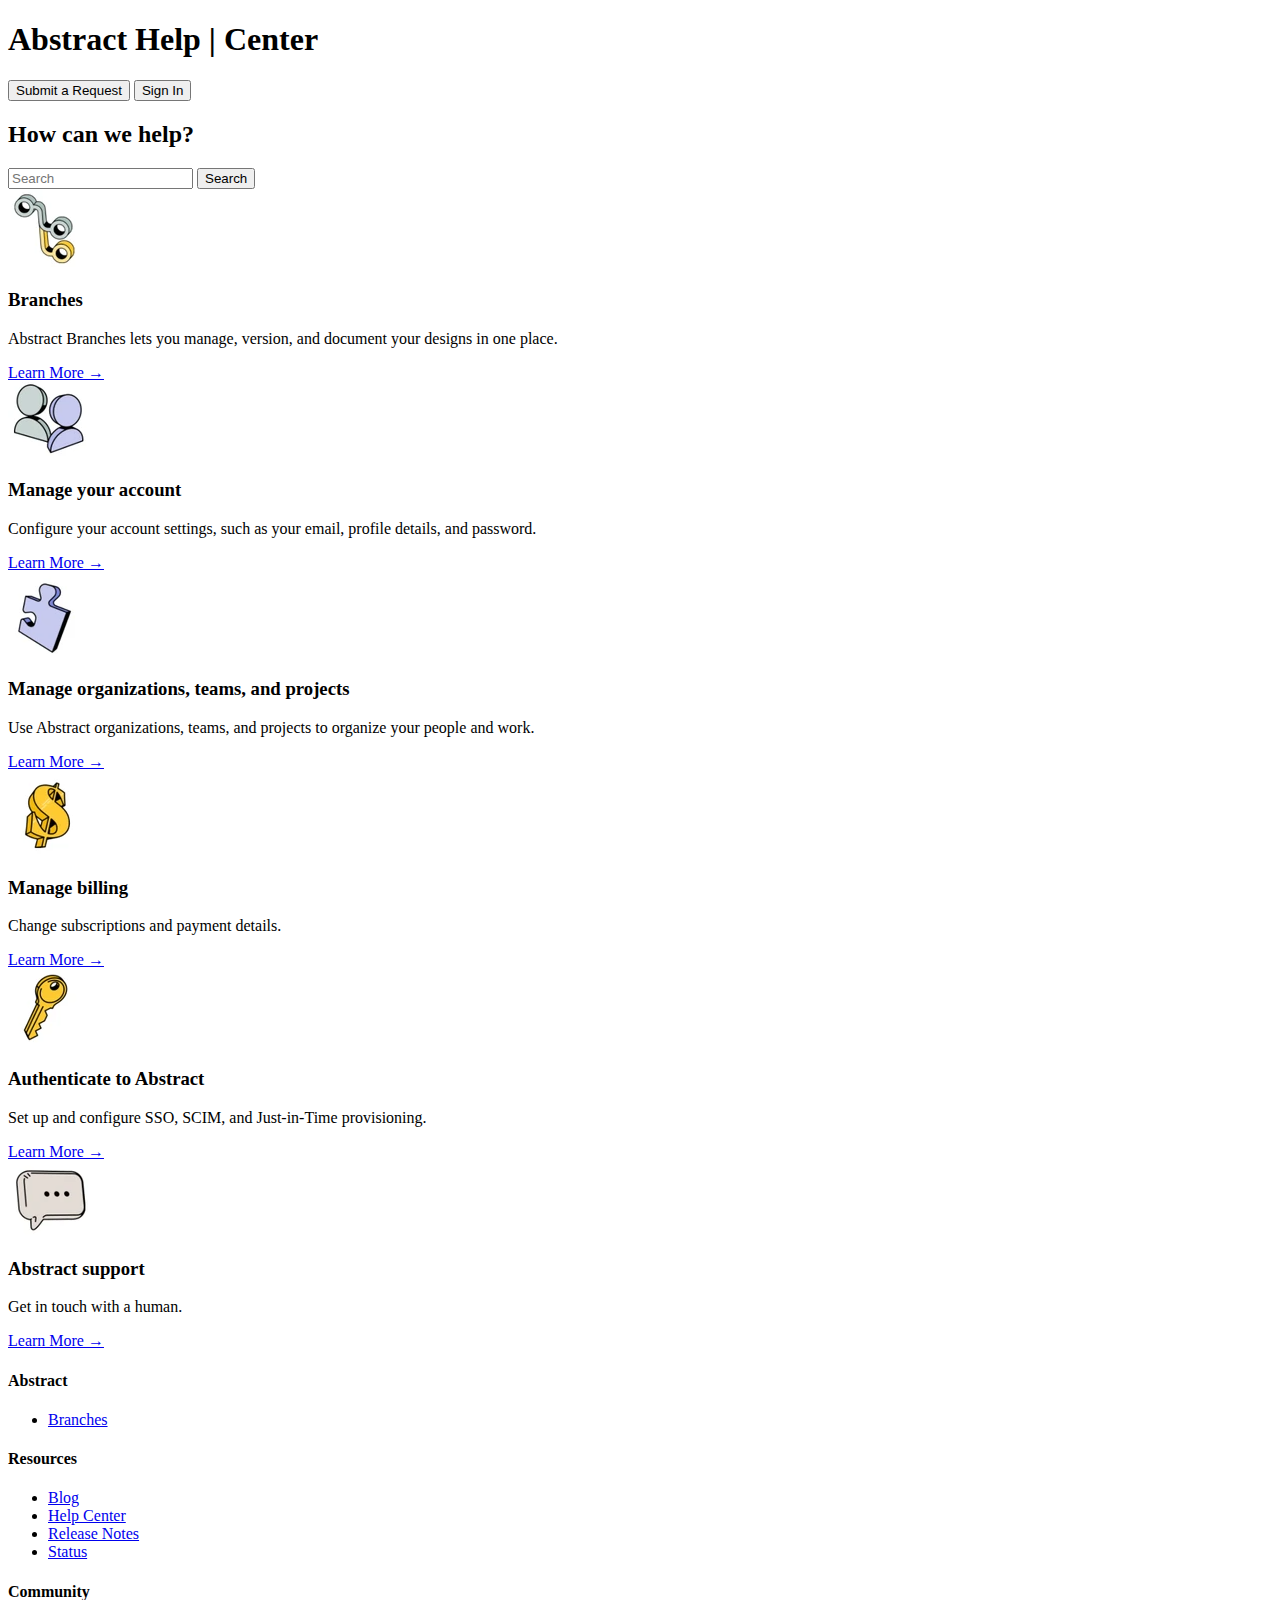
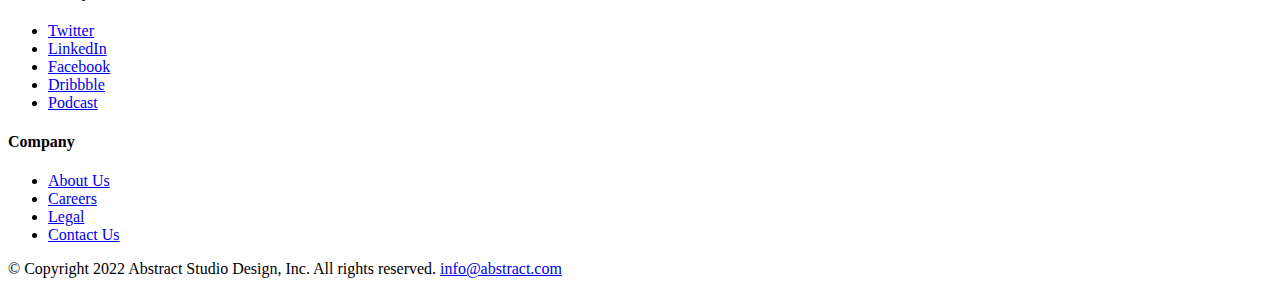
==== abstract/index.html @ 19f458e3 "improve file structure" ====
<!DOCTYPE html>
<html lang="en">
<head>
    <meta charset="UTF-8">
    <meta name="viewport" content="width=device-width, initial-scale=1.0">
    <title>Abstract Help Center</title>
    <link rel="stylesheet" href="style.css">
    <link rel="icon" href="assets/logo.png">
</head>
<body>
    <header>
        <h1>Abstract Help | Center</h1>
        <div>
            <button>Submit a Request</button>
            <button>Sign In</button>
        </div>
    </header>

    <main>
        <h2>How can we help?</h2>
        <div class="search-bar">
            <input type="text" placeholder="Search">
            <button>Search</button>
        </div>

        <div class="grid">
            <div class="grid-item">
                <img src="assets/branch.png" alt="Branches Icon">
                <h3>Branches</h3>
                <p>Abstract Branches lets you manage, version, and document your designs in one place.</p>
                <a href="#">Learn More →</a>
            </div>
            <div class="grid-item">
                <img src="assets/account.png" alt="Account Icon">
                <h3>Manage your account</h3>
                <p>Configure your account settings, such as your email, profile details, and password.</p>
                <a href="#">Learn More →</a>
            </div>
            <div class="grid-item">
                <img src="assets/team.png" alt="Teams Icon">
                <h3>Manage organizations, teams, and projects</h3>
                <p>Use Abstract organizations, teams, and projects to organize your people and work.</p>
                <a href="#">Learn More →</a>
            </div>
            <div class="grid-item">
                <img src="assets/bill.png" alt="Billing Icon">
                <h3>Manage billing</h3>
                <p>Change subscriptions and payment details.</p>
                <a href="#">Learn More →</a>
            </div>
            <div class="grid-item">
                <img src="assets/auth.png" alt="Authentication Icon">
                <h3>Authenticate to Abstract</h3>
                <p>Set up and configure SSO, SCIM, and Just-in-Time provisioning.</p>
                <a href="#">Learn More →</a>
            </div>
            <div class="grid-item">
                <img src="assets/support.png" alt="Support Icon">
                <h3>Abstract support</h3>
                <p>Get in touch with a human.</p>
                <a href="#">Learn More →</a>
            </div>
        </div>
    </main>

    <footer>
        <div class="columns">
            <div class="column">
                <h4>Abstract</h4>
                <ul>
                    <li><a href="#">Branches</a></li>
                </ul>
            </div>
            <div class="column">
                <h4>Resources</h4>
                <ul>
                    <li><a href="#">Blog</a></li>
                    <li><a href="#">Help Center</a></li>
                    <li><a href="#">Release Notes</a></li>
                    <li><a href="#">Status</a></li>
                </ul>
            </div>
            <div class="column">
                <h4>Community</h4>
                <ul>
                    <li><a href="#">Twitter</a></li>
                    <li><a href="#">LinkedIn</a></li>
                    <li><a href="#">Facebook</a></li>
                    <li><a href="#">Dribbble</a></li>
                    <li><a href="#">Podcast</a></li>
                </ul>
            </div>
            <div class="column">
                <h4>Company</h4>
                <ul>
                    <li><a href="#">About Us</a></li>
                    <li><a href="#">Careers</a></li>
                    <li><a href="#">Legal</a></li>
                    <li><a href="#">Contact Us</a></li>
                </ul>
            </div>
        </div>
        <p>&copy; Copyright 2022 Abstract Studio Design, Inc. All rights reserved. <a href="mailto:info@abstract.com">info@abstract.com</a></p>
    </footer>

    <script>
        document.querySelector('.search-bar button').addEventListener('click', () => {
            alert('Search functionality is under development!');
        });
    </script>
</body>
</html>
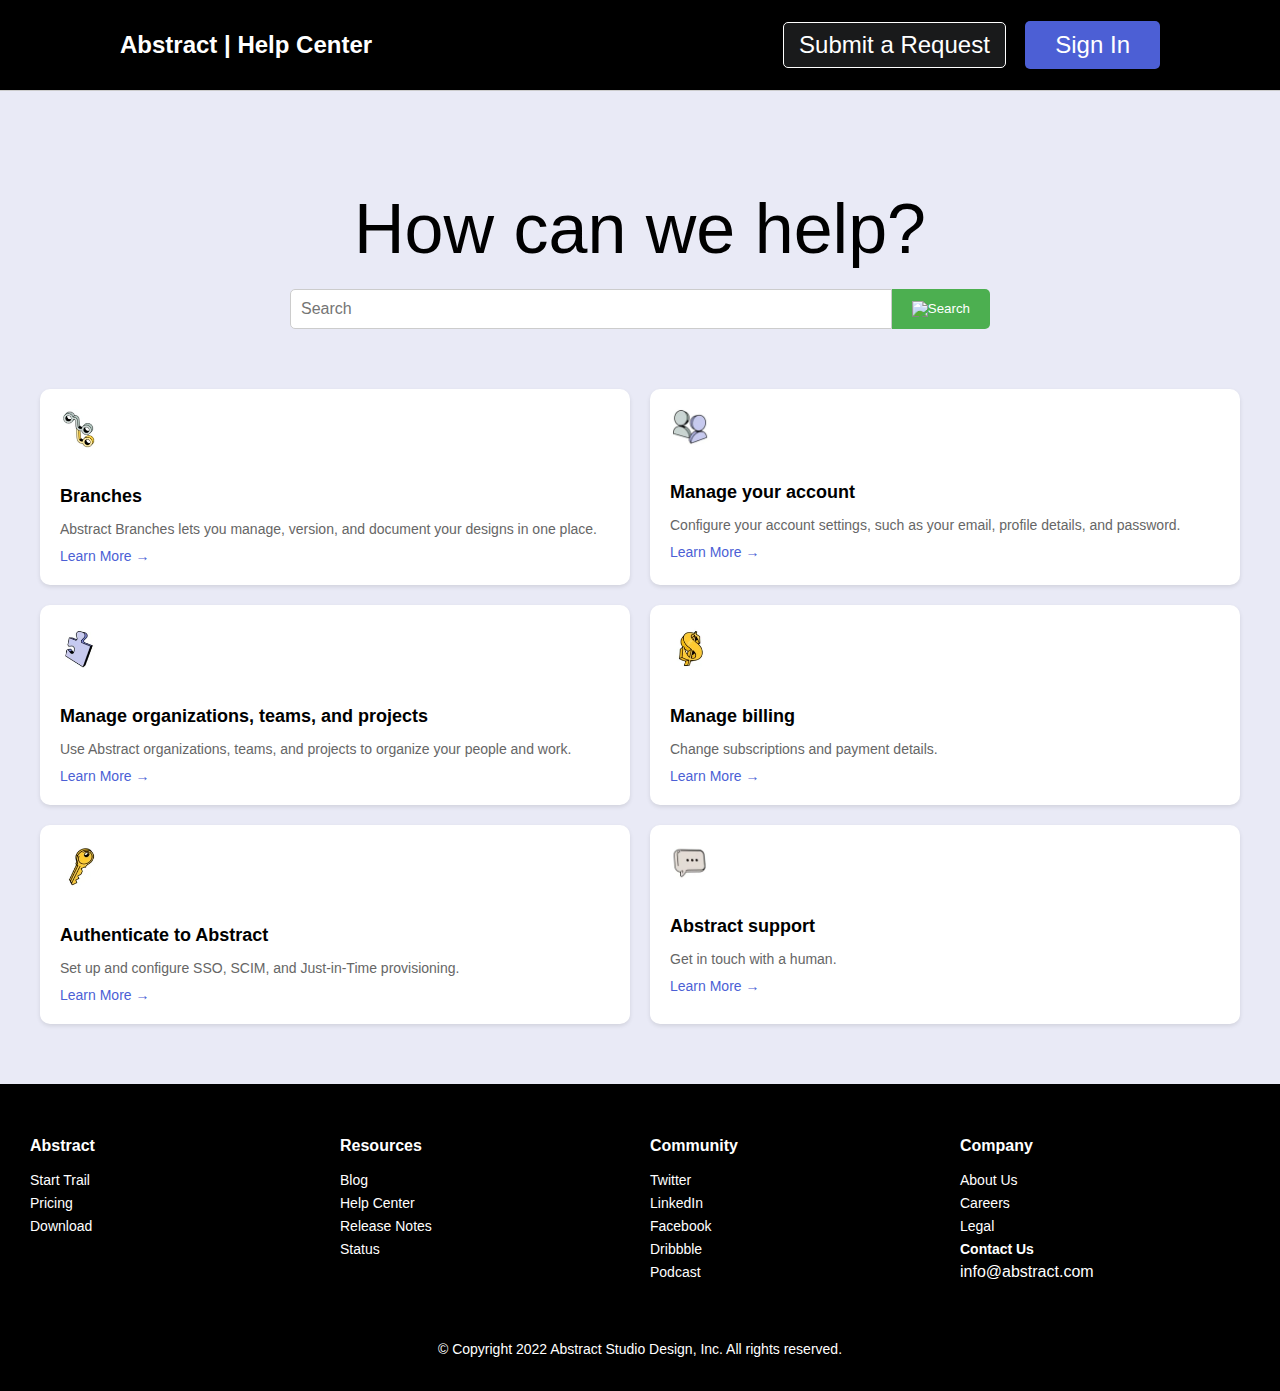
==== commit c5eb8588: "add changes in buttons and footer section" ====
--- a/abstract/index.html
+++ b/abstract/index.html
@@ -9,19 +9,23 @@
 </head>
 <body>
     <header>
-        <h1>Abstract Help | Center</h1>
+        <h1>Abstract |<span></span> Help Center</h1>
         <div>
-            <button>Submit a Request</button>
-            <button>Sign In</button>
+            <button class="submit-request">Submit a Request</button>
+            <button class="sign-in">Sign In</button>
         </div>
     </header>
 
     <main>
-        <h2>How can we help?</h2>
-        <div class="search-bar">
-            <input type="text" placeholder="Search">
-            <button>Search</button>
-        </div>
+        <section class="help-section">
+            <h2>How can we help?</h2>
+            <div class="search-bar">
+                <input type="text" placeholder="Search">
+                <button class="search-button">
+                    <img src="assets/arrow-icon.png" alt="Search">
+                </button>
+            </div>
+        </section>
 
         <div class="grid">
             <div class="grid-item">
@@ -68,7 +72,9 @@
             <div class="column">
                 <h4>Abstract</h4>
                 <ul>
-                    <li><a href="#">Branches</a></li>
+                    <li><a href="#">Start Trail</a></li>
+                    <li><a href="#">Pricing</a></li>
+                    <li><a href="#">Download</a></li>
                 </ul>
             </div>
             <div class="column">
@@ -96,11 +102,12 @@
                     <li><a href="#">About Us</a></li>
                     <li><a href="#">Careers</a></li>
                     <li><a href="#">Legal</a></li>
-                    <li><a href="#">Contact Us</a></li>
+                    <li><a href="#"><strong> Contact Us </strong></a></li>
+                    <a href="mailto:info@abstract.com">info@abstract.com</a>
                 </ul>
             </div>
         </div>
-        <p>&copy; Copyright 2022 Abstract Studio Design, Inc. All rights reserved. <a href="mailto:info@abstract.com">info@abstract.com</a></p>
+        <p>&copy; Copyright 2022 Abstract Studio Design, Inc. All rights reserved. </p>
     </footer>
 
     <script>
--- a/abstract/style.css
+++ b/abstract/style.css
@@ -0,0 +1,178 @@
+body {
+    font-family: Arial, sans-serif;
+    margin: 0;
+    padding: 0;
+    background-color: #E9EAF6;
+    color: #333;
+}
+
+header {
+    display: flex;
+    justify-content: space-between;
+    align-items: center;
+    padding: 15px 20px;
+    background-color: black;
+    border-bottom: 1px solid #ccc;
+}
+
+header h1 {
+    font-size: 24px;
+    margin-left: 100px;
+    font-weight: bold;
+    color: white;
+}
+
+header button {
+    background-color: #191a1b;
+    font-size: 24px;
+    color: white;
+    border: 1px solid white;
+    padding: 8px 15px;
+    cursor: pointer;
+    border-radius: 5px;
+    margin-left: 10px;
+}
+
+header .sign-in {
+    background-color: #4C5FD5;
+    color: white;
+    border: none;
+    padding: 10px 30px;
+    cursor: pointer;
+    border-radius: 5px;
+    margin-left: 15px;
+    margin-right: 100px;
+    font-size: 24px;
+}
+
+header .sign-in:hover {
+    background-color: white;
+    color: black;
+    border: 1px solid black; /* Optional: Add a border to match the hover style */
+    transition-duration: 0.5s;
+
+}
+
+
+main {
+    text-align: center;
+    padding: 40px 20px;
+}
+
+main h2 {
+    font-size: 70px;
+    margin-bottom: 20px;
+    color: #000;
+    font-weight: 100;
+}
+
+.search-bar {
+    max-width: 700px;
+    margin: 0 auto 40px;
+    display: flex;
+}
+
+.search-bar input {
+    flex: 1;
+    padding: 10px;
+    font-size: 16px;
+    border: 1px solid #ccc;
+    border-radius: 5px 0 0 5px;
+}
+
+.search-bar button {
+    background-color: #4CAF50;
+    color: white;
+    border: none;
+    padding: 10px 20px;
+    cursor: pointer;
+    border-radius: 0 5px 5px 0;
+}
+
+.grid {
+    display: grid;
+    grid-template-columns: repeat(auto-fit, minmax(500px, 1fr));
+    gap: 20px;
+    padding: 20px;
+}
+
+.grid-item {
+    background-color: white;
+    padding: 20px;
+    border-radius: 10px;
+    box-shadow: 0 2px 4px rgba(0, 0, 0, 0.1);
+    text-align: left;
+}
+
+.grid-item img {
+    width: 40px;
+    margin-bottom: 15px;
+}
+
+.grid-item h3 {
+    font-size: 18px;
+    margin-bottom: 10px;
+    color: #000;
+}
+
+.grid-item p {
+    font-size: 14px;
+    margin-bottom: 10px;
+    color: #666;
+}
+
+.grid-item a {
+    color: #4C5fd5;
+    text-decoration: none;
+    font-size: 14px;
+}
+
+footer {
+    background-color: black;
+    padding: 20px;
+    border-top: 1px solid black;
+}
+
+footer .columns {
+    display: flex;
+    justify-content: space-between;
+    flex-wrap: wrap;
+    padding-bottom: 20px;
+}
+
+footer .column {
+    flex: 1;
+    margin: 10px;
+}
+
+footer .column h4 {
+    font-size: 16px;
+    margin-bottom: 10px;
+    color: white;
+}
+
+footer .column ul {
+    list-style: none;
+    padding: 0;
+}
+
+footer .column ul li {
+    margin-bottom: 5px;
+}
+
+footer .column ul li a {
+    text-decoration: none;
+    color: #fff;
+    font-size: 14px;
+}
+
+footer p {
+    text-align: center;
+    font-size: 14px;
+    color: #fff;
+}
+
+footer ul a {
+    color: #fff;
+    text-decoration: none;
+}
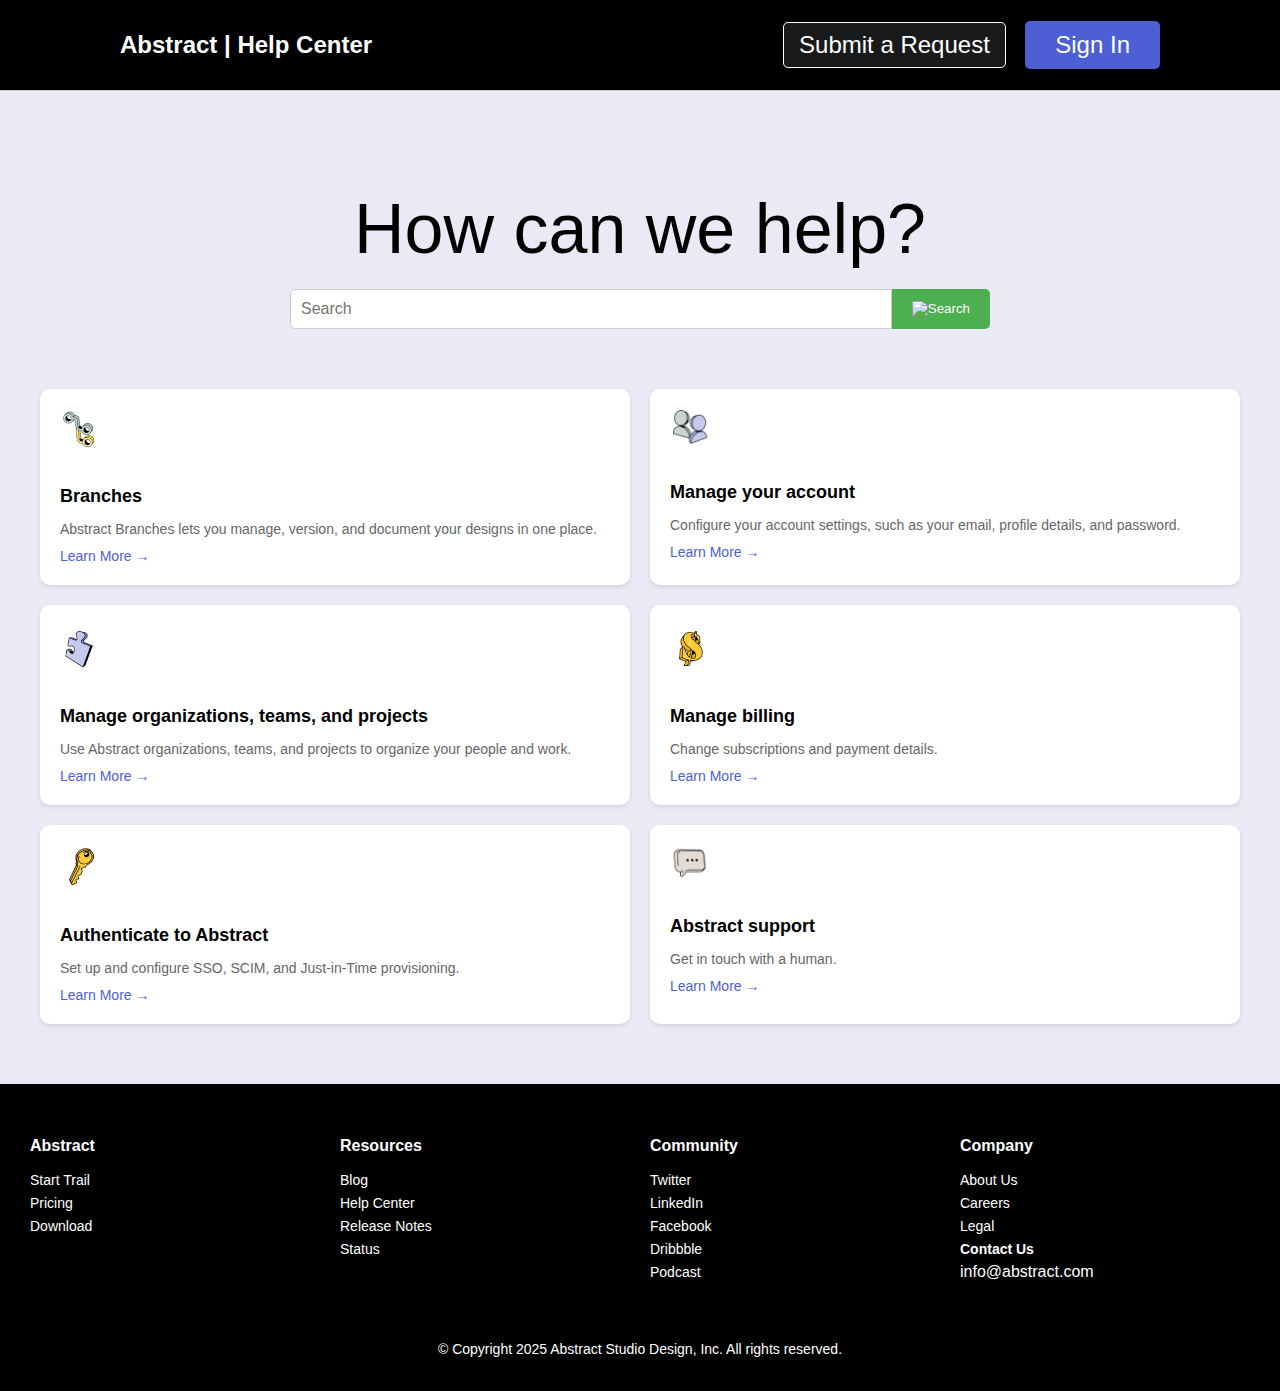
==== commit fc0f7330: "Update abstract/index.html" ====
--- a/abstract/index.html
+++ b/abstract/index.html
@@ -107,7 +107,7 @@
                 </ul>
             </div>
         </div>
-        <p>&copy; Copyright 2022 Abstract Studio Design, Inc. All rights reserved. </p>
+        <p>&copy; Copyright 2025 Abstract Studio Design, Inc. All rights reserved. </p>
     </footer>
 
     <script>
--- a/abstract/style.css
+++ b/abstract/style.css
@@ -55,13 +55,13 @@
 
 
 main {
-    text-align: center;
     padding: 40px 20px;
 }
 
 main h2 {
     font-size: 70px;
     margin-bottom: 20px;
+    text-align: center;
     color: #000;
     font-weight: 100;
 }
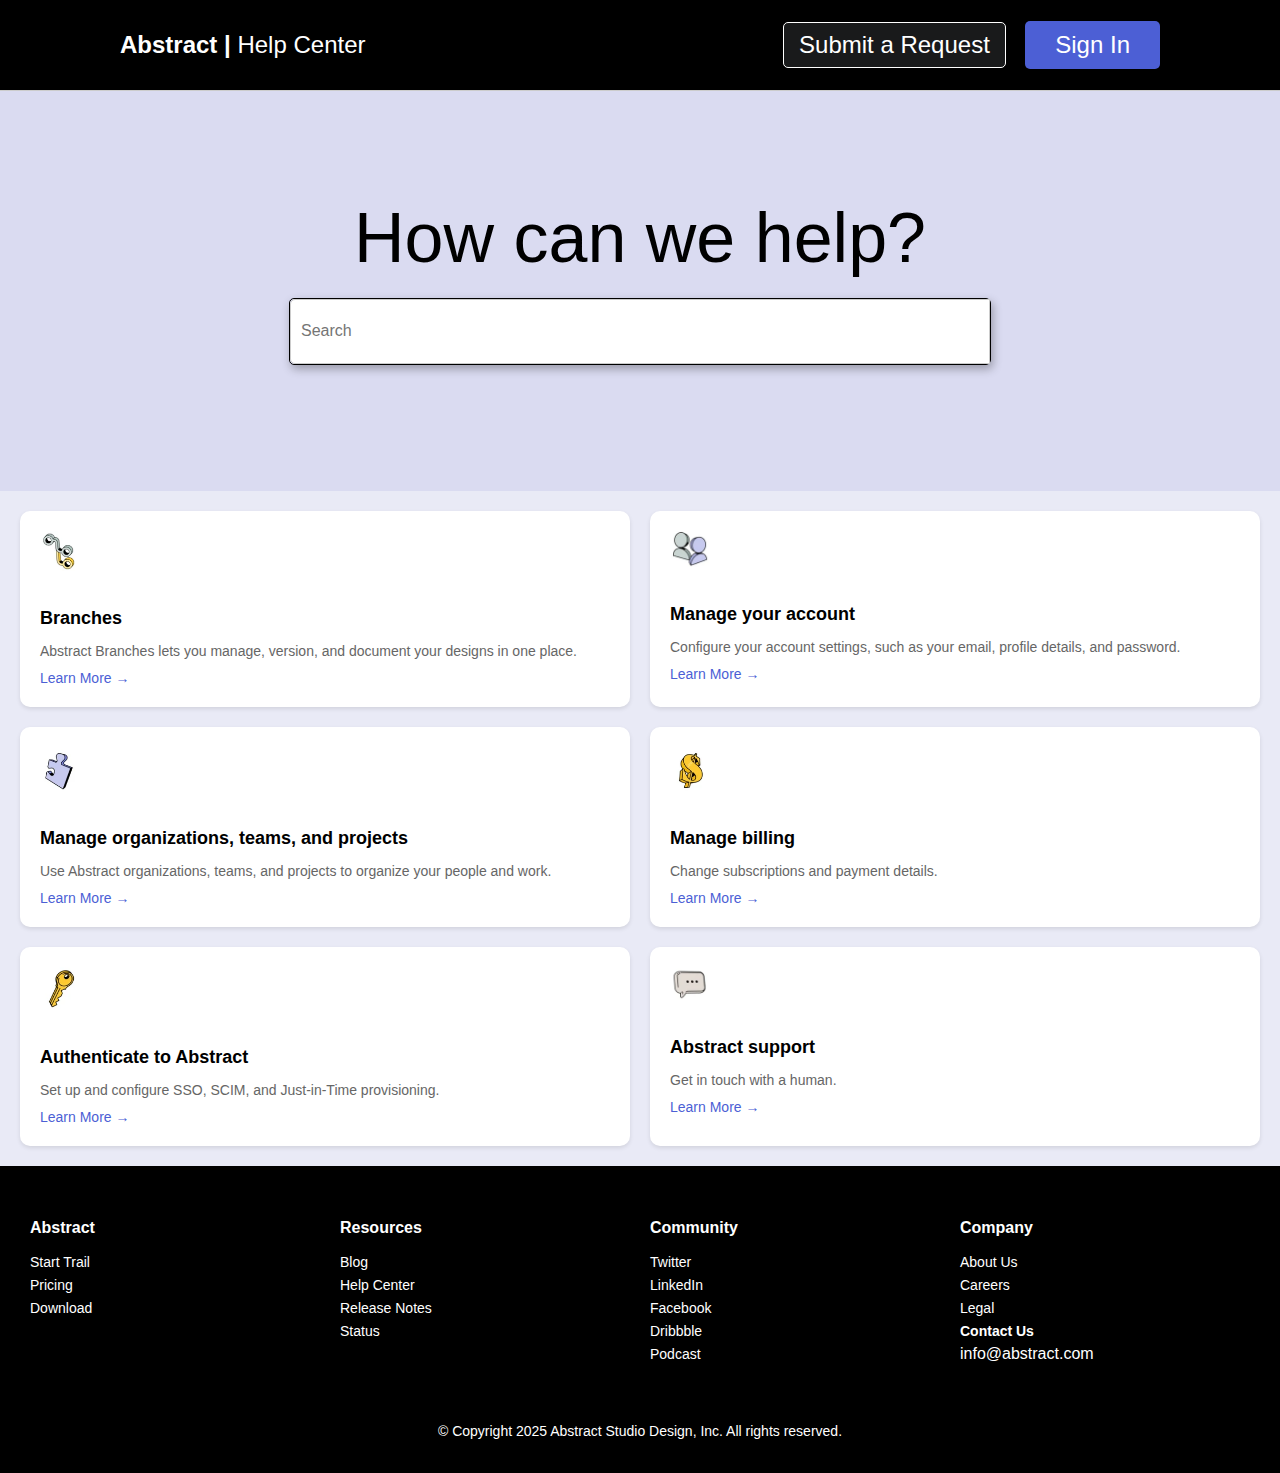
==== commit 4759e7a2: "add chnages in help section" ====
--- a/abstract/index.html
+++ b/abstract/index.html
@@ -9,7 +9,7 @@
 </head>
 <body>
     <header>
-        <h1>Abstract |<span></span> Help Center</h1>
+        <h1>Abstract |<span> Help Center </span></h1>
         <div>
             <button class="submit-request">Submit a Request</button>
             <button class="sign-in">Sign In</button>
@@ -18,12 +18,11 @@
 
     <main>
         <section class="help-section">
-            <h2>How can we help?</h2>
-            <div class="search-bar">
-                <input type="text" placeholder="Search">
-                <button class="search-button">
-                    <img src="assets/arrow-icon.png" alt="Search">
-                </button>
+            <div>
+                <h2>How can we help?</h2>
+                <div class="search-bar">
+                    <input type="text" placeholder="Search">
+                </div>
             </div>
         </section>
 
--- a/abstract/style.css
+++ b/abstract/style.css
@@ -20,6 +20,9 @@
     margin-left: 100px;
     font-weight: bold;
     color: white;
+}
+span{
+    font-weight: 200;
 }
 
 header button {
@@ -54,25 +57,27 @@
 }
 
 
-main {
-    padding: 40px 20px;
-}
-
 main h2 {
     font-size: 70px;
     margin-bottom: 20px;
     text-align: center;
     color: #000;
     font-weight: 100;
+    margin: 0 auto;
 }
 
 .search-bar {
-    max-width: 700px;
-    margin: 0 auto 40px;
+    width: 700px;
+    height: 65px;
+    margin: 20px 0;
     display: flex;
+    border-radius: 5px;
+    border: 1px solid black;
+    box-shadow: 2px 4px 10px rgba(0, 0, 0, 0.3);
 }
 
 .search-bar input {
+    width: 100%;
     flex: 1;
     padding: 10px;
     font-size: 16px;
@@ -80,13 +85,12 @@
     border-radius: 5px 0 0 5px;
 }
 
-.search-bar button {
-    background-color: #4CAF50;
-    color: white;
-    border: none;
-    padding: 10px 20px;
-    cursor: pointer;
-    border-radius: 0 5px 5px 0;
+.help-section{
+    background-color: #dadbf1;
+    height: 400px;
+    display: flex;
+    justify-content: center;
+    align-items: center;
 }
 
 .grid {
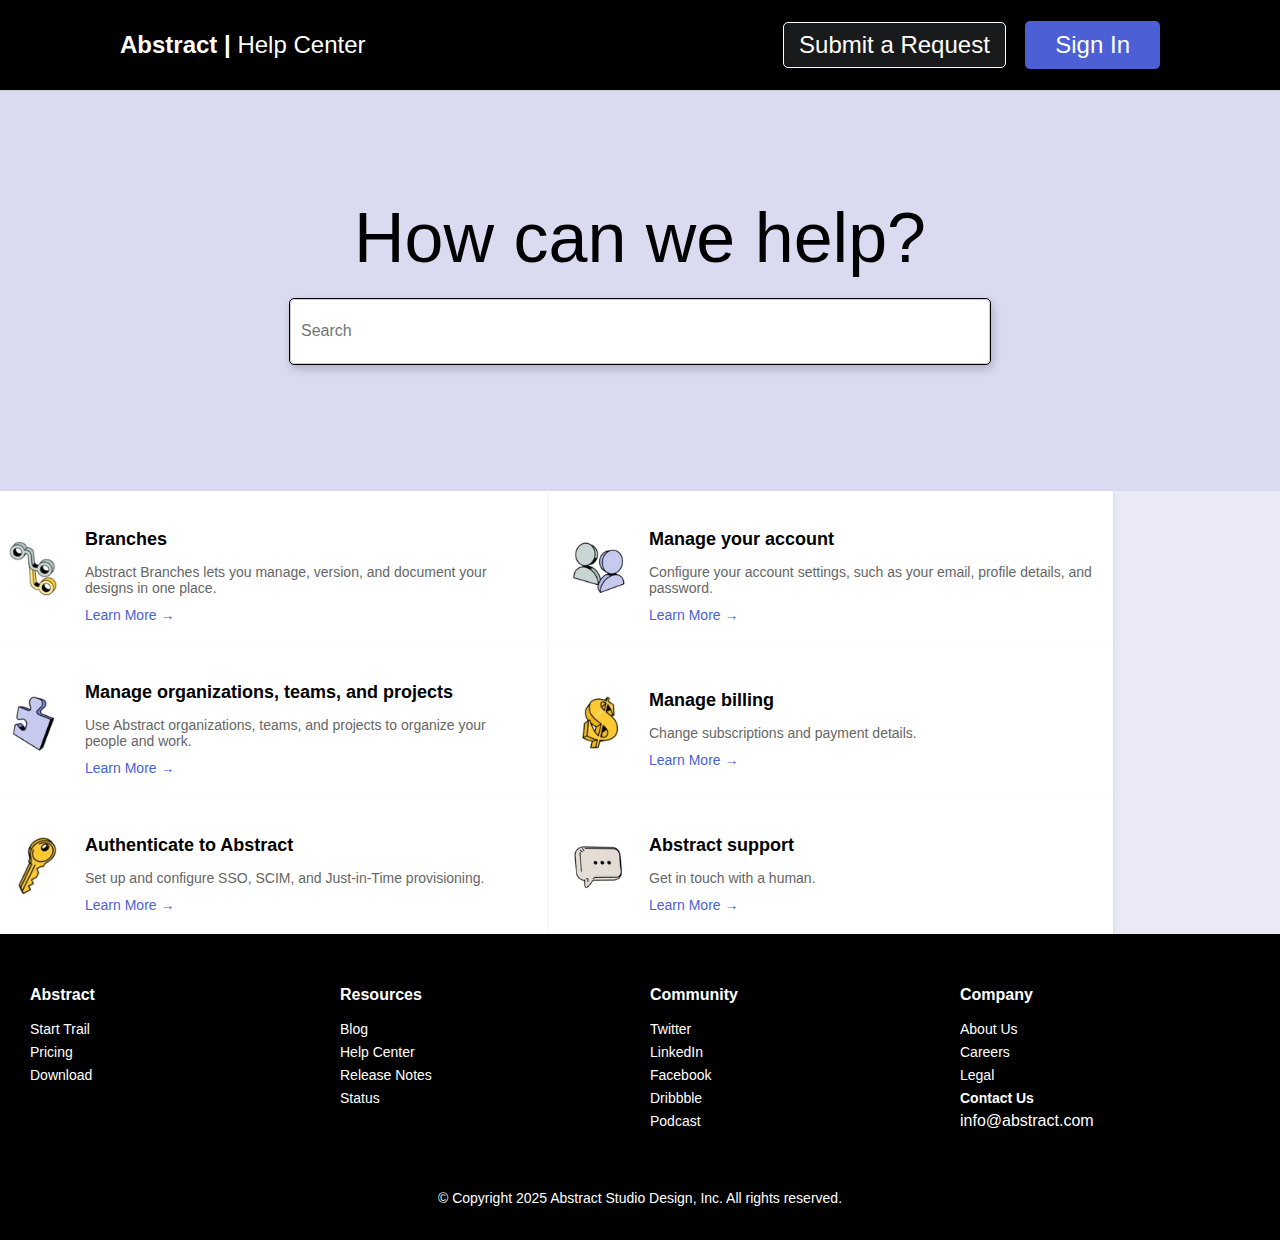
==== commit 7f7c4632: "add changes in list" ====
--- a/abstract/index.html
+++ b/abstract/index.html
@@ -26,44 +26,56 @@
             </div>
         </section>
 
-        <div class="grid">
-            <div class="grid-item">
+        <section class="help-list">
+            <div class="list-item">
                 <img src="assets/branch.png" alt="Branches Icon">
-                <h3>Branches</h3>
-                <p>Abstract Branches lets you manage, version, and document your designs in one place.</p>
-                <a href="#">Learn More →</a>
+                <div>
+                    <h3>Branches</h3>
+                    <p>Abstract Branches lets you manage, version, and document your designs in one place.</p>
+                    <a href="#">Learn More →</a>
+                </div>
             </div>
-            <div class="grid-item">
+            <div class="list-item">
                 <img src="assets/account.png" alt="Account Icon">
-                <h3>Manage your account</h3>
-                <p>Configure your account settings, such as your email, profile details, and password.</p>
-                <a href="#">Learn More →</a>
+                <div>
+                    <h3>Manage your account</h3>
+                    <p>Configure your account settings, such as your email, profile details, and password.</p>
+                    <a href="#">Learn More →</a>
+                </div>
             </div>
-            <div class="grid-item">
+            <div class="list-item">
                 <img src="assets/team.png" alt="Teams Icon">
-                <h3>Manage organizations, teams, and projects</h3>
-                <p>Use Abstract organizations, teams, and projects to organize your people and work.</p>
-                <a href="#">Learn More →</a>
+                <div>
+                    <h3>Manage organizations, teams, and projects</h3>
+                    <p>Use Abstract organizations, teams, and projects to organize your people and work.</p>
+                    <a href="#">Learn More →</a>
+                </div>
             </div>
-            <div class="grid-item">
+            <div class="list-item">
                 <img src="assets/bill.png" alt="Billing Icon">
-                <h3>Manage billing</h3>
-                <p>Change subscriptions and payment details.</p>
-                <a href="#">Learn More →</a>
+                <div>
+                    <h3>Manage billing</h3>
+                    <p>Change subscriptions and payment details.</p>
+                    <a href="#">Learn More →</a>
+                </div>
             </div>
-            <div class="grid-item">
+            <div class="list-item">
                 <img src="assets/auth.png" alt="Authentication Icon">
-                <h3>Authenticate to Abstract</h3>
-                <p>Set up and configure SSO, SCIM, and Just-in-Time provisioning.</p>
-                <a href="#">Learn More →</a>
+                <div>
+                    <h3>Authenticate to Abstract</h3>
+                    <p>Set up and configure SSO, SCIM, and Just-in-Time provisioning.</p>
+                    <a href="#">Learn More →</a>
+                </div>
             </div>
-            <div class="grid-item">
+            <div class="list-item">
                 <img src="assets/support.png" alt="Support Icon">
-                <h3>Abstract support</h3>
-                <p>Get in touch with a human.</p>
-                <a href="#">Learn More →</a>
+                <div>
+                    <h3>Abstract support</h3>
+                    <p>Get in touch with a human.</p>
+                    <a href="#">Learn More →</a>
+                </div>
             </div>
-        </div>
+        </section>
     </main>
 
     <footer>
@@ -108,11 +120,5 @@
         </div>
         <p>&copy; Copyright 2025 Abstract Studio Design, Inc. All rights reserved. </p>
     </footer>
-
-    <script>
-        document.querySelector('.search-bar button').addEventListener('click', () => {
-            alert('Search functionality is under development!');
-        });
-    </script>
 </body>
 </html>
--- a/abstract/style.css
+++ b/abstract/style.css
@@ -21,7 +21,8 @@
     font-weight: bold;
     color: white;
 }
-span{
+
+span {
     font-weight: 200;
 }
 
@@ -51,11 +52,9 @@
 header .sign-in:hover {
     background-color: white;
     color: black;
-    border: 1px solid black; /* Optional: Add a border to match the hover style */
+    border: 1px solid black;
     transition-duration: 0.5s;
-
 }
-
 
 main h2 {
     font-size: 70px;
@@ -73,7 +72,7 @@
     display: flex;
     border-radius: 5px;
     border: 1px solid black;
-    box-shadow: 2px 4px 10px rgba(0, 0, 0, 0.3);
+    box-shadow: 2px 4px 10px rgba(0, 0, 0, 0.2);
 }
 
 .search-bar input {
@@ -82,10 +81,10 @@
     padding: 10px;
     font-size: 16px;
     border: 1px solid #ccc;
-    border-radius: 5px 0 0 5px;
+    border-radius: 5px;
 }
 
-.help-section{
+.help-section {
     background-color: #dadbf1;
     height: 400px;
     display: flex;
@@ -93,39 +92,40 @@
     align-items: center;
 }
 
-.grid {
-    display: grid;
-    grid-template-columns: repeat(auto-fit, minmax(500px, 1fr));
-    gap: 20px;
-    padding: 20px;
+.help-list {
+    display: flex;
+    flex-wrap: wrap;
+    margin-right: calc(15px* -1);
+    margin-left: calc(15px* -1);
 }
 
-.grid-item {
+.list-item {
+    display: flex;
+    align-items: center;
+    flex: 0 0 calc(40% - 0px);
     background-color: white;
     padding: 20px;
-    border-radius: 10px;
     box-shadow: 0 2px 4px rgba(0, 0, 0, 0.1);
-    text-align: left;
 }
 
-.grid-item img {
-    width: 40px;
-    margin-bottom: 15px;
+.list-item img {
+    width: 60px;
+    margin-right: 20px;
 }
 
-.grid-item h3 {
+.list-item h3 {
     font-size: 18px;
     margin-bottom: 10px;
     color: #000;
 }
 
-.grid-item p {
+.list-item p {
     font-size: 14px;
     margin-bottom: 10px;
     color: #666;
 }
 
-.grid-item a {
+.list-item a {
     color: #4C5fd5;
     text-decoration: none;
     font-size: 14px;
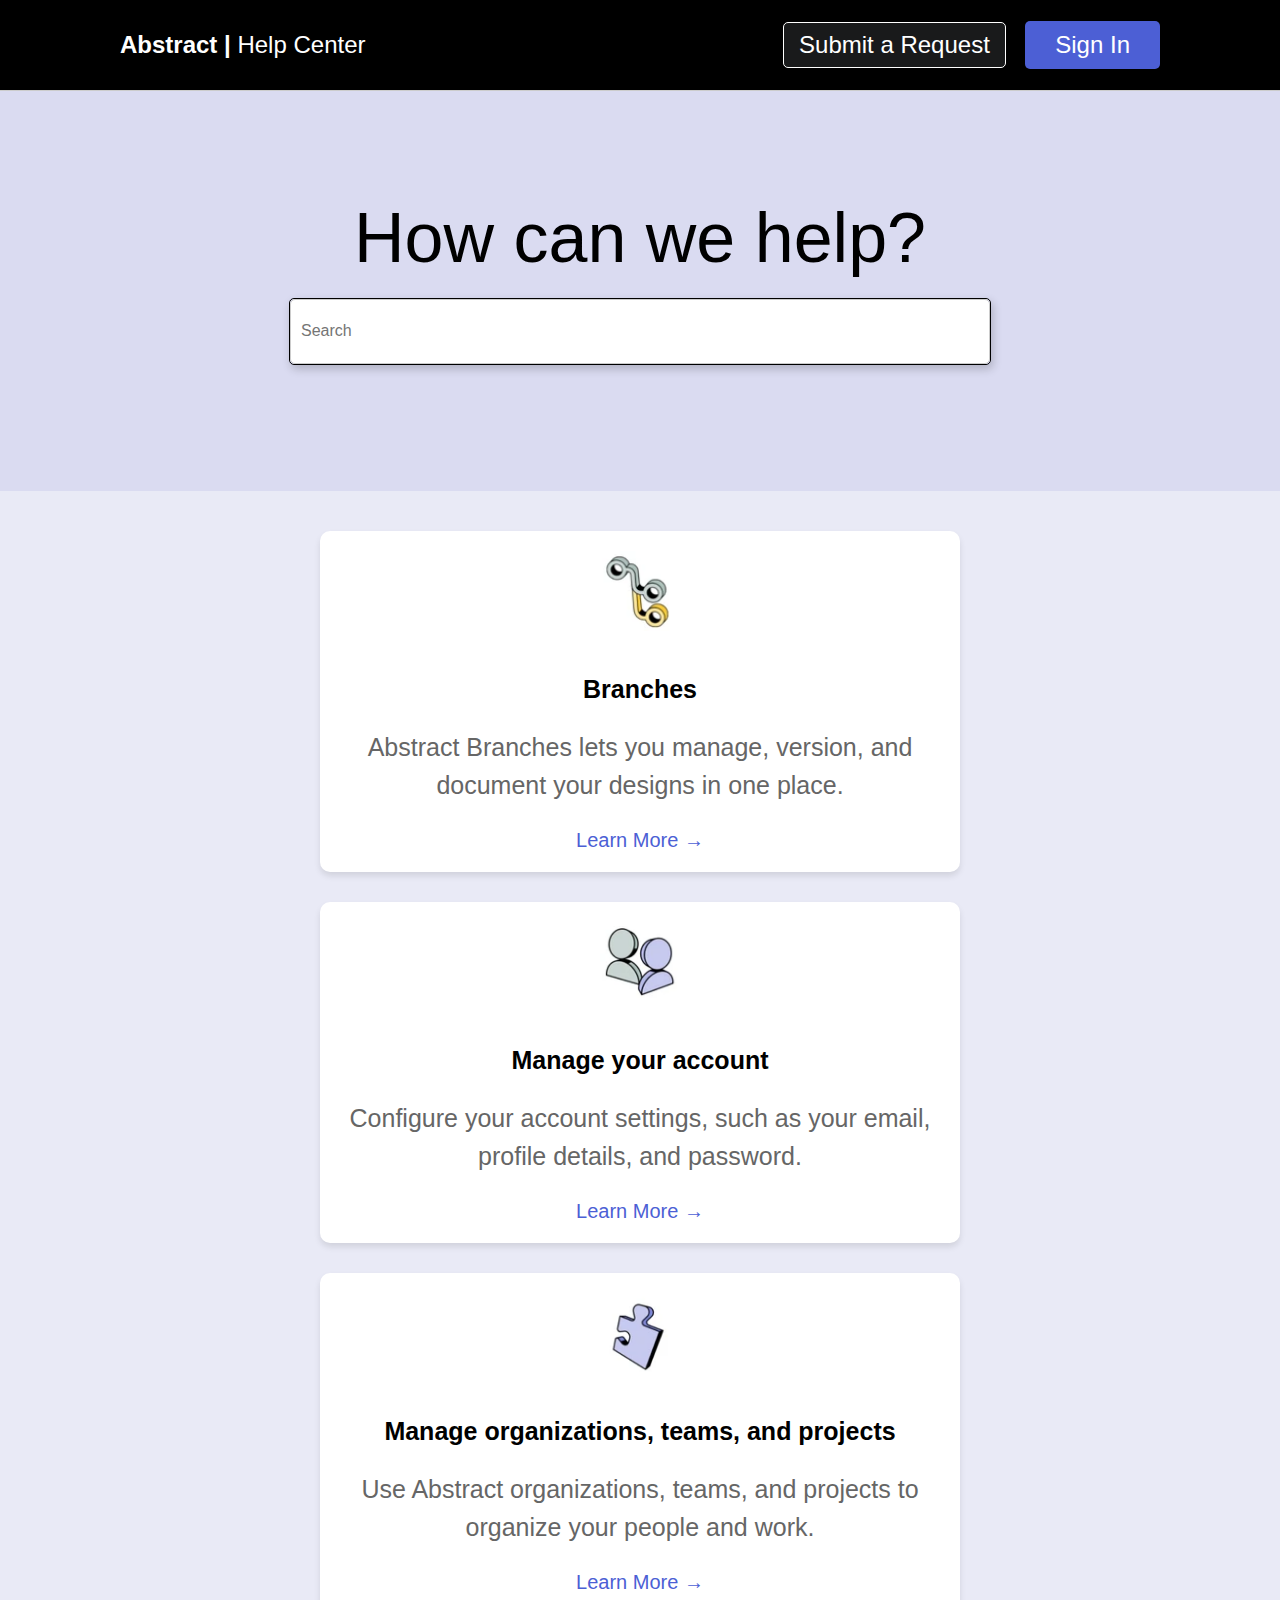
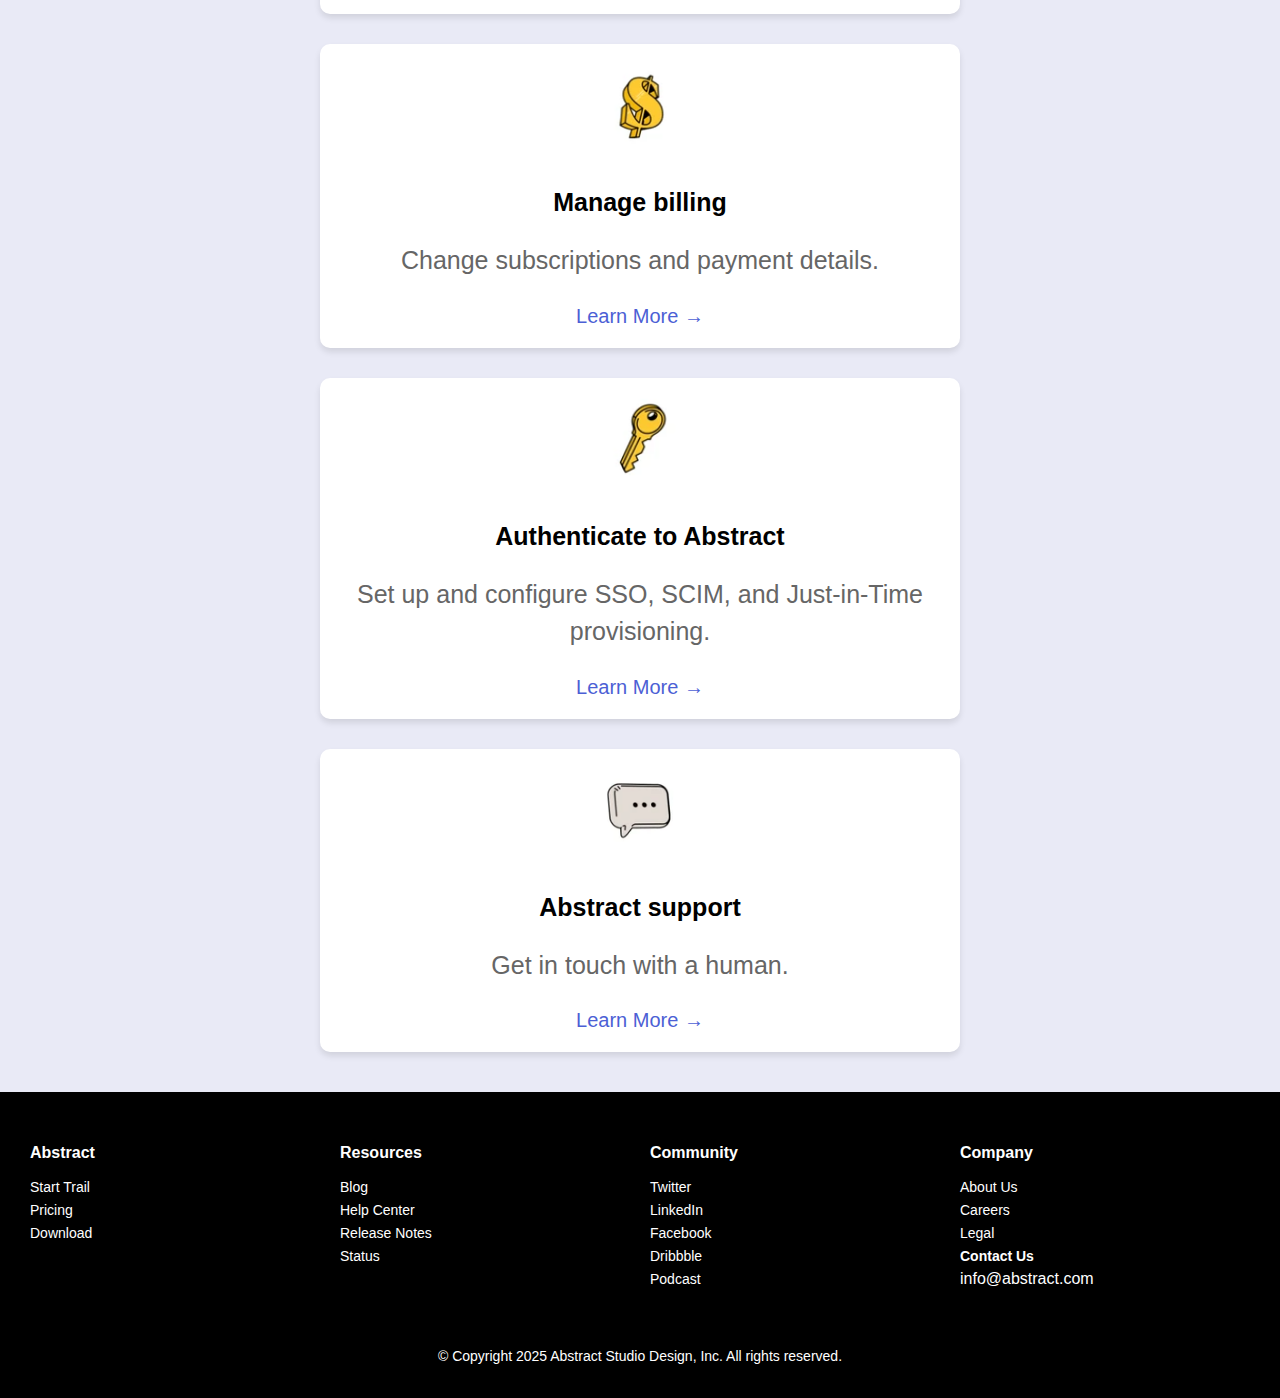
==== commit 01d7768d: "add changes in list items add hover,font changes" ====
--- a/abstract/index.html
+++ b/abstract/index.html
@@ -29,51 +29,39 @@
         <section class="help-list">
             <div class="list-item">
                 <img src="assets/branch.png" alt="Branches Icon">
-                <div>
-                    <h3>Branches</h3>
-                    <p>Abstract Branches lets you manage, version, and document your designs in one place.</p>
-                    <a href="#">Learn More →</a>
-                </div>
+                <h3>Branches</h3>
+                <p>Abstract Branches lets you manage, version, and document your designs in one place.</p>
+                <a href="#">Learn More →</a>
             </div>
             <div class="list-item">
                 <img src="assets/account.png" alt="Account Icon">
-                <div>
-                    <h3>Manage your account</h3>
-                    <p>Configure your account settings, such as your email, profile details, and password.</p>
-                    <a href="#">Learn More →</a>
-                </div>
+                <h3>Manage your account</h3>
+                <p>Configure your account settings, such as your email, profile details, and password.</p>
+                <a href="#">Learn More →</a>
             </div>
             <div class="list-item">
                 <img src="assets/team.png" alt="Teams Icon">
-                <div>
-                    <h3>Manage organizations, teams, and projects</h3>
-                    <p>Use Abstract organizations, teams, and projects to organize your people and work.</p>
-                    <a href="#">Learn More →</a>
-                </div>
+                <h3>Manage organizations, teams, and projects</h3>
+                <p>Use Abstract organizations, teams, and projects to organize your people and work.</p>
+                <a href="#">Learn More →</a>
             </div>
             <div class="list-item">
                 <img src="assets/bill.png" alt="Billing Icon">
-                <div>
-                    <h3>Manage billing</h3>
-                    <p>Change subscriptions and payment details.</p>
-                    <a href="#">Learn More →</a>
-                </div>
+                <h3>Manage billing</h3>
+                <p>Change subscriptions and payment details.</p>
+                <a href="#">Learn More →</a>
             </div>
             <div class="list-item">
                 <img src="assets/auth.png" alt="Authentication Icon">
-                <div>
-                    <h3>Authenticate to Abstract</h3>
-                    <p>Set up and configure SSO, SCIM, and Just-in-Time provisioning.</p>
-                    <a href="#">Learn More →</a>
-                </div>
+                <h3>Authenticate to Abstract</h3>
+                <p>Set up and configure SSO, SCIM, and Just-in-Time provisioning.</p>
+                <a href="#">Learn More →</a>
             </div>
             <div class="list-item">
                 <img src="assets/support.png" alt="Support Icon">
-                <div>
-                    <h3>Abstract support</h3>
-                    <p>Get in touch with a human.</p>
-                    <a href="#">Learn More →</a>
-                </div>
+                <h3>Abstract support</h3>
+                <p>Get in touch with a human.</p>
+                <a href="#">Learn More →</a>
             </div>
         </section>
     </main>
--- a/abstract/style.css
+++ b/abstract/style.css
@@ -68,7 +68,7 @@
 .search-bar {
     width: 700px;
     height: 65px;
-    margin: 20px 0;
+    margin: 20px;
     display: flex;
     border-radius: 5px;
     border: 1px solid black;
@@ -95,40 +95,58 @@
 .help-list {
     display: flex;
     flex-wrap: wrap;
-    margin-right: calc(15px* -1);
-    margin-left: calc(15px* -1);
+    gap: 30px; /* Added space between items */
+    justify-content: center;
+    margin: 40px auto;
 }
 
 .list-item {
-    display: flex;
-    align-items: center;
-    flex: 0 0 calc(40% - 0px);
-    background-color: white;
+    flex: 0 0 600px; /* Fixed width for uniform size */
+    background-color: #ffffff;
+    border-radius: 10px;
+    overflow: hidden;
+    box-shadow: 0px 4px 6px rgba(0, 0, 0, 0.1);
+    text-align: center;
     padding: 20px;
-    box-shadow: 0 2px 4px rgba(0, 0, 0, 0.1);
+    transition: transform 0.3s ease, box-shadow 0.3s ease;
+}
+
+.list-item:hover {
+    transform: translateY(-10px);
+    box-shadow: 0px 8px 15px rgba(0, 0, 0, 0.2);
 }
 
 .list-item img {
-    width: 60px;
-    margin-right: 20px;
+    width: 80px;
+    height: 80px;
+    object-fit: contain;
+    margin-bottom: 15px;
 }
 
 .list-item h3 {
-    font-size: 18px;
+    font-size: 25px;
     margin-bottom: 10px;
     color: #000;
 }
 
 .list-item p {
-    font-size: 14px;
-    margin-bottom: 10px;
+    font-size: 25px;
+    margin-bottom: 15px;
     color: #666;
+    line-height: 1.5;
 }
 
 .list-item a {
-    color: #4C5fd5;
+    display: inline-block;
+    color: #4C5FD5;
     text-decoration: none;
-    font-size: 14px;
+    font-size: 20px;
+    font-weight: lighter;
+    margin-top: 10px;
+}
+
+.list-item a:hover {
+    text-decoration: underline;
 }
 
 footer {
